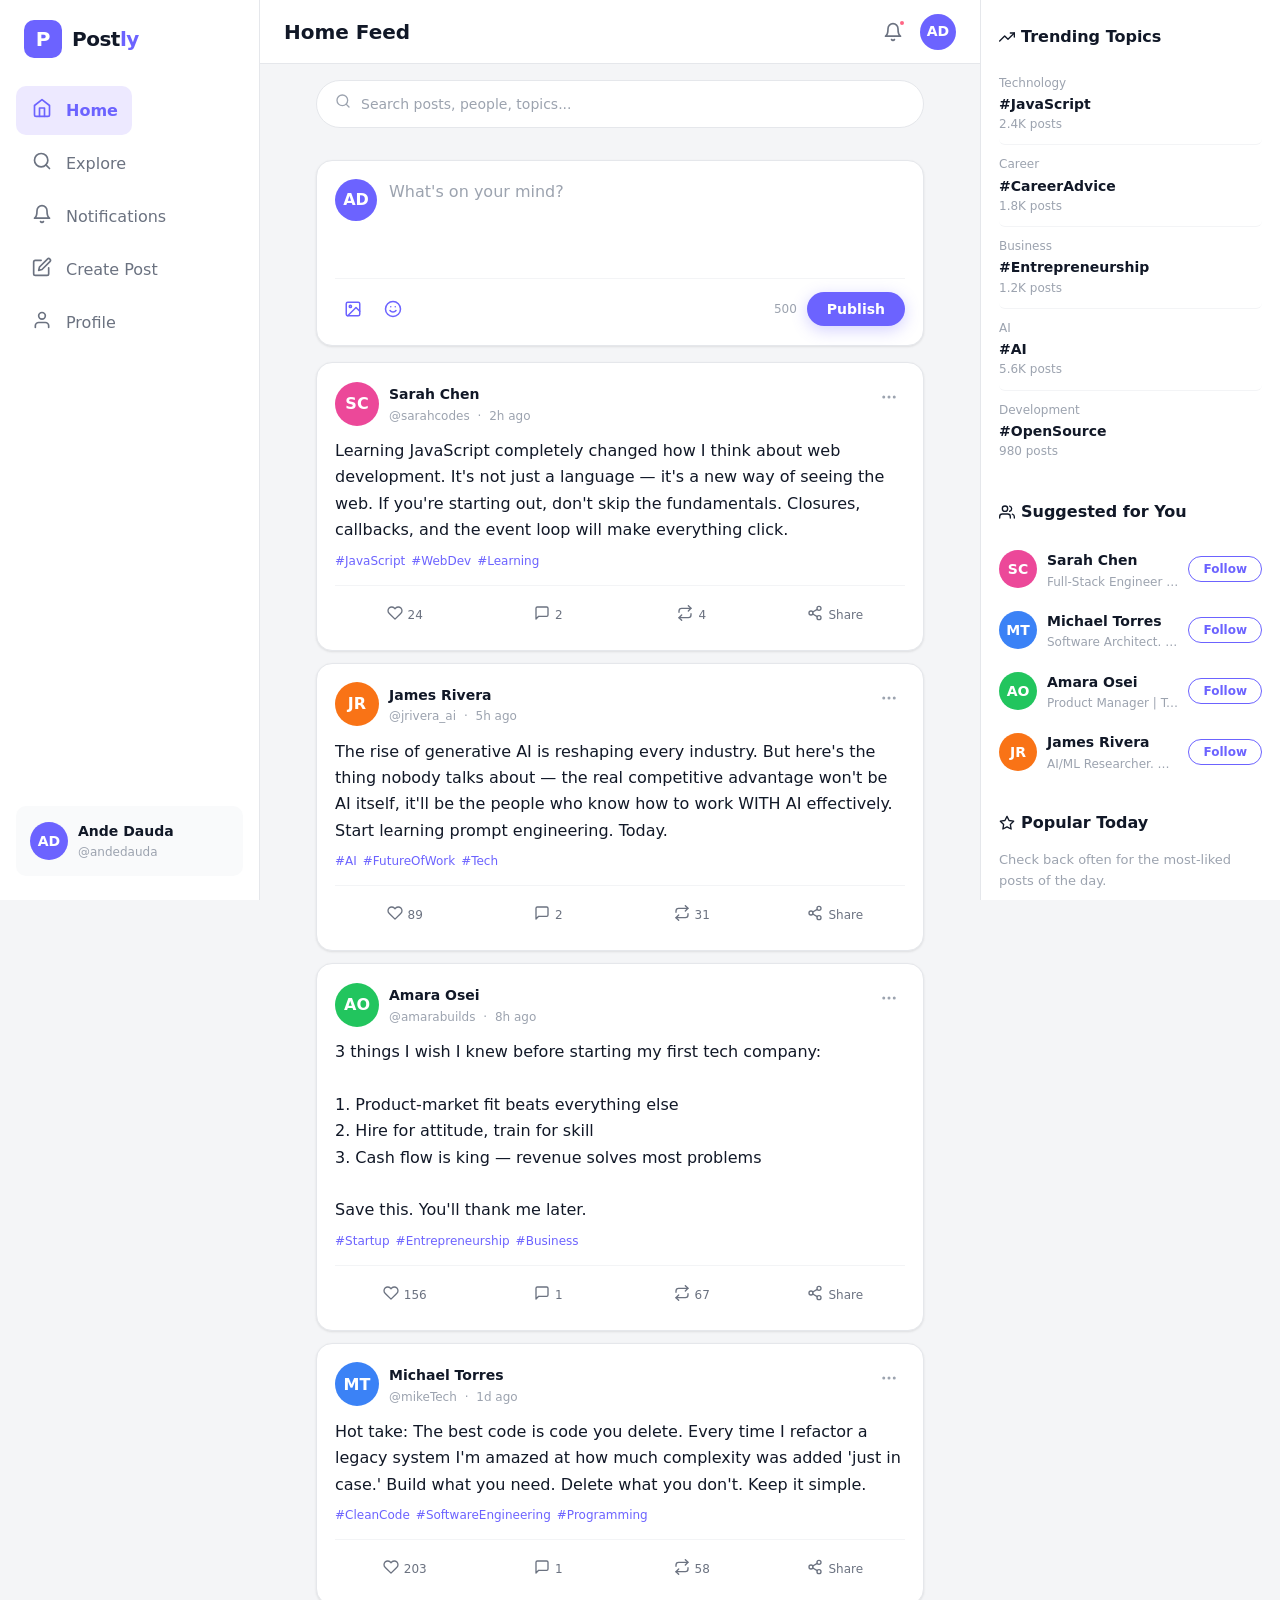
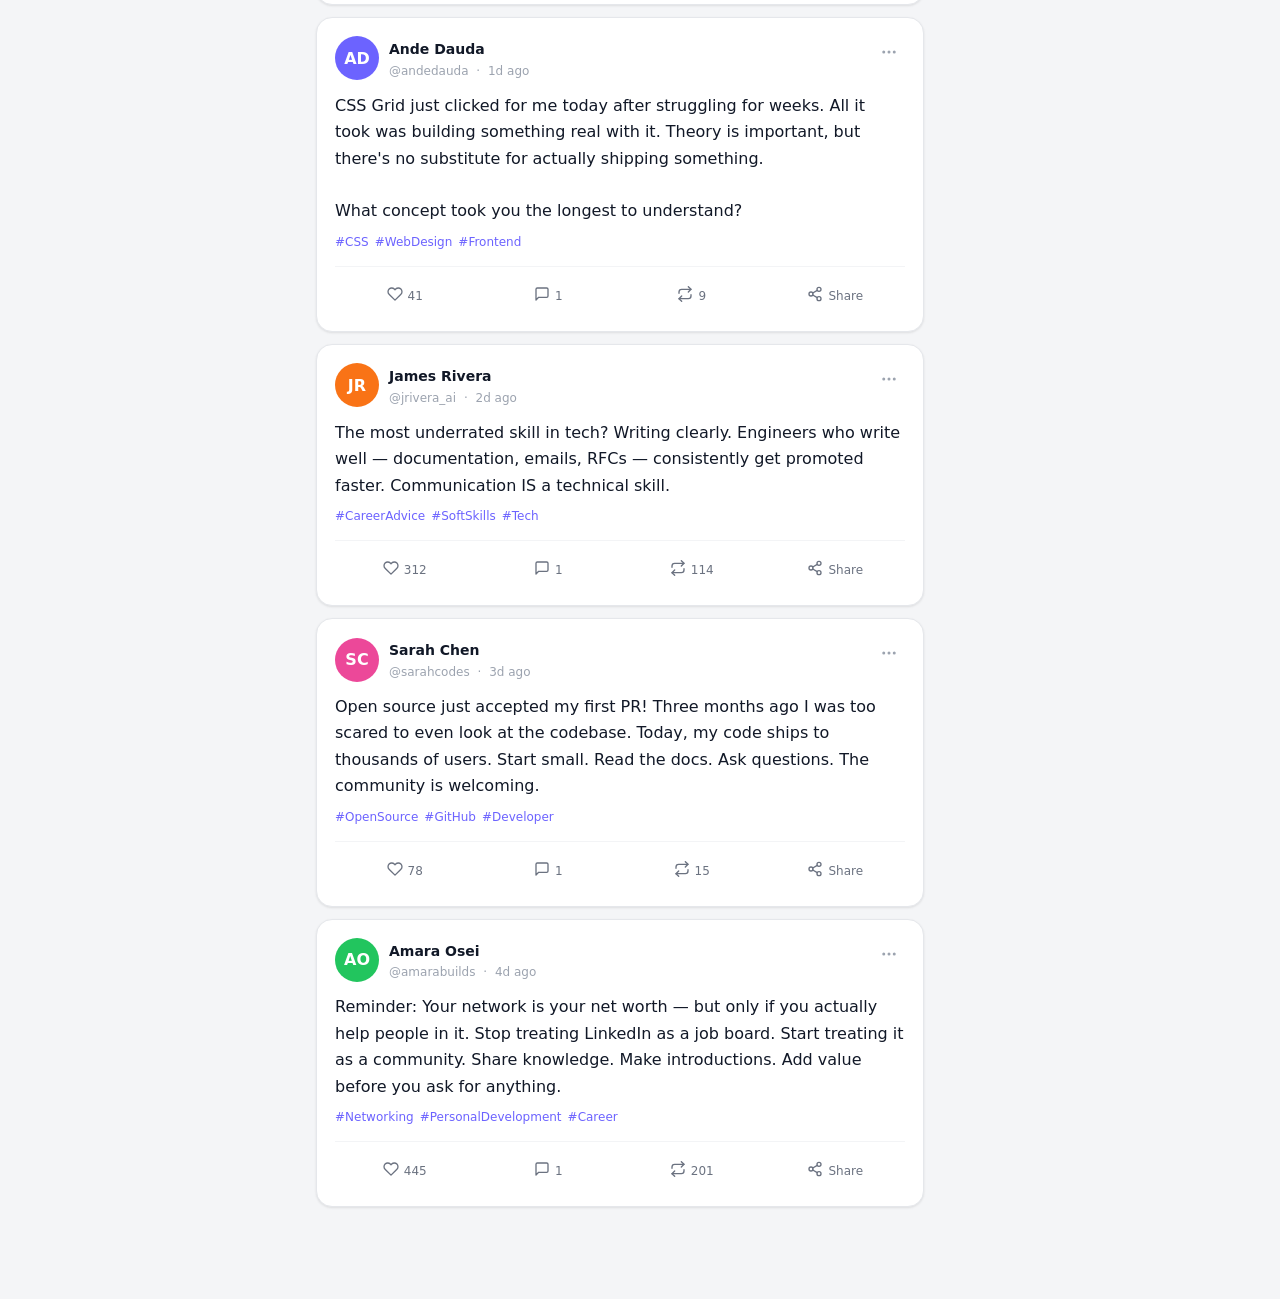
==== postly/index.html @ f89e0bc7 "LATEST FILES" ====
<!DOCTYPE html>
<html lang="en">
<head>
  <meta charset="UTF-8" />
  <meta name="viewport" content="width=device-width, initial-scale=1.0" />
  <meta name="description" content="Postly — Share ideas. Start conversations." />
  <title>Postly — Share ideas. Start conversations.</title>
  <link rel="stylesheet" href="css/style.css" />
  <link rel="stylesheet" href="css/components.css" />
  <link rel="stylesheet" href="css/responsive.css" />
</head>
<body>

  <!-- ===== MOBILE HEADER ===== -->
  <header class="mobile-header" role="banner">
    <div class="logo-text">Post<span>ly</span></div>
    <div class="header-actions">
      <button class="header-btn" id="mobile-search-toggle" aria-label="Search">
        <svg xmlns="http://www.w3.org/2000/svg" width="20" height="20" viewBox="0 0 24 24" fill="none" stroke="currentColor" stroke-width="2" stroke-linecap="round" stroke-linejoin="round" aria-hidden="true"><circle cx="11" cy="11" r="8"/><line x1="21" y1="21" x2="16.65" y2="16.65"/></svg>
      </button>
      <button class="header-btn" id="mobile-notif-btn" aria-label="Notifications">
        <svg xmlns="http://www.w3.org/2000/svg" width="20" height="20" viewBox="0 0 24 24" fill="none" stroke="currentColor" stroke-width="2" stroke-linecap="round" stroke-linejoin="round" aria-hidden="true"><path d="M18 8A6 6 0 0 0 6 8c0 7-3 9-3 9h18s-3-2-3-9"/><path d="M13.73 21a2 2 0 0 1-3.46 0"/></svg>
        <span class="notification-dot" aria-hidden="true"></span>
      </button>
      <div class="header-avatar" id="header-avatar" aria-label="Your profile" role="button" tabindex="0"
        onclick="window.location.href='profile.html'">?</div>
    </div>
  </header>

  <div class="app-wrapper">

    <!-- ===== LEFT SIDEBAR ===== -->
    <aside class="sidebar-left" aria-label="Main navigation">

      <div class="sidebar-logo" role="banner">
        <div class="logo-icon" aria-hidden="true">P</div>
        <div class="logo-text">Post<span>ly</span></div>
      </div>

      <nav class="sidebar-nav" role="navigation" aria-label="Primary navigation">
        <button class="nav-item active" data-page="home" aria-label="Home feed">
          <span class="nav-icon" aria-hidden="true"><svg xmlns="http://www.w3.org/2000/svg" width="20" height="20" viewBox="0 0 24 24" fill="none" stroke="currentColor" stroke-width="2" stroke-linecap="round" stroke-linejoin="round"><path d="M3 9l9-7 9 7v11a2 2 0 0 1-2 2H5a2 2 0 0 1-2-2z"/><polyline points="9 22 9 12 15 12 15 22"/></svg></span>
          <span>Home</span>
        </button>
        <button class="nav-item" data-page="explore" aria-label="Explore">
          <span class="nav-icon" aria-hidden="true"><svg xmlns="http://www.w3.org/2000/svg" width="20" height="20" viewBox="0 0 24 24" fill="none" stroke="currentColor" stroke-width="2" stroke-linecap="round" stroke-linejoin="round"><circle cx="11" cy="11" r="8"/><line x1="21" y1="21" x2="16.65" y2="16.65"/></svg></span>
          <span>Explore</span>
        </button>
        <button class="nav-item" data-page="notifications" aria-label="Notifications">
          <span class="nav-icon" aria-hidden="true"><svg xmlns="http://www.w3.org/2000/svg" width="20" height="20" viewBox="0 0 24 24" fill="none" stroke="currentColor" stroke-width="2" stroke-linecap="round" stroke-linejoin="round"><path d="M18 8A6 6 0 0 0 6 8c0 7-3 9-3 9h18s-3-2-3-9"/><path d="M13.73 21a2 2 0 0 1-3.46 0"/></svg></span>
          <span>Notifications</span>
          <span class="nav-badge hidden notif-badge" aria-label="notifications">3</span>
        </button>
        <button class="nav-item" onclick="window.location.href='create.html'" aria-label="Create post">
          <span class="nav-icon" aria-hidden="true"><svg xmlns="http://www.w3.org/2000/svg" width="20" height="20" viewBox="0 0 24 24" fill="none" stroke="currentColor" stroke-width="2" stroke-linecap="round" stroke-linejoin="round"><path d="M11 4H4a2 2 0 0 0-2 2v14a2 2 0 0 0 2 2h14a2 2 0 0 0 2-2v-7"/><path d="M18.5 2.5a2.121 2.121 0 0 1 3 3L12 15l-4 1 1-4 9.5-9.5z"/></svg></span>
          <span>Create Post</span>
        </button>
        <button class="nav-item" onclick="window.location.href='profile.html'" aria-label="Your profile">
          <span class="nav-icon" aria-hidden="true"><svg xmlns="http://www.w3.org/2000/svg" width="20" height="20" viewBox="0 0 24 24" fill="none" stroke="currentColor" stroke-width="2" stroke-linecap="round" stroke-linejoin="round"><path d="M20 21v-2a4 4 0 0 0-4-4H8a4 4 0 0 0-4 4v2"/><circle cx="12" cy="7" r="4"/></svg></span>
          <span>Profile</span>
        </button>
      </nav>

      <!-- User card -->
      <div class="sidebar-user" onclick="window.location.href='profile.html'" role="button" tabindex="0"
        aria-label="View your profile">
        <div class="user-avatar" id="sidebar-user-avatar">?</div>
        <div class="sidebar-user-info">
          <div class="sidebar-user-name" id="sidebar-user-name">Loading...</div>
          <div class="sidebar-user-handle" id="sidebar-user-handle">@user</div>
        </div>
      </div>

    </aside>

    <!-- ===== MAIN CONTENT ===== -->
    <main class="main-content" id="main-content" role="main">

      <!-- Feed Header -->
      <div class="feed-header" role="banner">
        <h1>Home Feed</h1>
        <div class="header-actions">
          <button class="header-btn" id="desktop-notif-btn" aria-label="Notifications">
            <svg xmlns="http://www.w3.org/2000/svg" width="20" height="20" viewBox="0 0 24 24" fill="none" stroke="currentColor" stroke-width="2" stroke-linecap="round" stroke-linejoin="round" aria-hidden="true"><path d="M18 8A6 6 0 0 0 6 8c0 7-3 9-3 9h18s-3-2-3-9"/><path d="M13.73 21a2 2 0 0 1-3.46 0"/></svg>
            <span class="notification-dot" aria-hidden="true"></span>
          </button>
          <div class="header-avatar" id="header-avatar-desktop" role="button" tabindex="0"
            aria-label="Your profile" onclick="window.location.href='profile.html'">?</div>
        </div>
      </div>

      <div class="feed-container">

        <!-- Search Bar -->
        <section class="search-bar-container" aria-label="Search posts">
          <div class="search-bar" role="search">
            <span class="search-icon" aria-hidden="true">
              <svg xmlns="http://www.w3.org/2000/svg" width="16" height="16" viewBox="0 0 24 24" fill="none" stroke="currentColor" stroke-width="2" stroke-linecap="round" stroke-linejoin="round"><circle cx="11" cy="11" r="8"/><line x1="21" y1="21" x2="16.65" y2="16.65"/></svg>
            </span>
            <input type="search" id="search-input"
              placeholder="Search posts, people, topics..."
              aria-label="Search posts, people, and topics"
              autocomplete="off" />
            <button class="search-clear-btn" id="search-clear-btn" aria-label="Clear search">
              <svg xmlns="http://www.w3.org/2000/svg" width="14" height="14" viewBox="0 0 24 24" fill="none" stroke="currentColor" stroke-width="2.5" stroke-linecap="round" stroke-linejoin="round" aria-hidden="true"><line x1="18" y1="6" x2="6" y2="18"/><line x1="6" y1="6" x2="18" y2="18"/></svg>
            </button>
          </div>
          <div class="search-results-label" id="search-results-label" role="status" aria-live="polite"></div>
        </section>

        <!-- Create Post Card -->
        <section class="create-post-card" aria-label="Create a new post">
          <div class="create-post-top">
            <div class="create-post-avatar" id="create-post-avatar" aria-hidden="true">?</div>
            <div class="create-post-input-wrap">
              <textarea id="create-post-textarea" class="create-post-textarea"
                placeholder="What's on your mind?"
                aria-label="Write a new post" maxlength="500" rows="3"></textarea>
              <div class="image-preview-wrap" id="image-preview-wrap">
                <img id="image-preview-img" src="" alt="Post image preview" />
                <button class="remove-image-btn" id="remove-image-btn" aria-label="Remove image">
                  <svg xmlns="http://www.w3.org/2000/svg" width="14" height="14" viewBox="0 0 24 24" fill="none" stroke="currentColor" stroke-width="2.5" stroke-linecap="round" stroke-linejoin="round" aria-hidden="true"><line x1="18" y1="6" x2="6" y2="18"/><line x1="6" y1="6" x2="18" y2="18"/></svg>
                </button>
              </div>
              <div class="error-message" id="create-post-error" role="alert"></div>
            </div>
          </div>

          <div class="create-post-divider" aria-hidden="true"></div>

          <div class="create-post-actions">
            <div class="create-post-tools">
              <label class="create-post-tool-btn" for="image-upload" title="Add image" aria-label="Add image">
                <svg xmlns="http://www.w3.org/2000/svg" width="18" height="18" viewBox="0 0 24 24" fill="none" stroke="currentColor" stroke-width="2" stroke-linecap="round" stroke-linejoin="round" aria-hidden="true"><rect x="3" y="3" width="18" height="18" rx="2"/><circle cx="8.5" cy="8.5" r="1.5"/><polyline points="21 15 16 10 5 21"/></svg>
                <input type="file" id="image-upload" accept="image/*" style="display:none" aria-label="Upload image" />
              </label>
              <button class="create-post-tool-btn" title="Add symbol" aria-label="Add symbol" onclick="insertSymbol()">
                <svg xmlns="http://www.w3.org/2000/svg" width="18" height="18" viewBox="0 0 24 24" fill="none" stroke="currentColor" stroke-width="2" stroke-linecap="round" stroke-linejoin="round" aria-hidden="true"><circle cx="12" cy="12" r="10"/><path d="M8 14s1.5 2 4 2 4-2 4-2"/><line x1="9" y1="9" x2="9.01" y2="9"/><line x1="15" y1="9" x2="15.01" y2="9"/></svg>
              </button>
            </div>
            <div class="create-post-right">
              <span class="char-counter" id="char-counter" aria-live="polite" aria-label="Characters remaining">500</span>
              <button class="btn btn-primary" id="publish-btn" aria-label="Publish post">Publish</button>
            </div>
          </div>
        </section>

        <!-- Posts Feed -->
        <section aria-label="Posts feed" aria-live="polite">
          <div id="posts-feed">
            <div class="spinner" role="status" aria-label="Loading posts"></div>
          </div>
        </section>

      </div>
    </main>

    <!-- ===== RIGHT SIDEBAR ===== -->
    <aside class="sidebar-right" aria-label="Trending and suggestions">

      <section class="sidebar-section">
        <h2 class="sidebar-section-title">
          <svg xmlns="http://www.w3.org/2000/svg" width="16" height="16" viewBox="0 0 24 24" fill="none" stroke="currentColor" stroke-width="2" stroke-linecap="round" stroke-linejoin="round" aria-hidden="true" style="vertical-align:-3px;margin-right:6px"><polyline points="23 6 13.5 15.5 8.5 10.5 1 18"/><polyline points="17 6 23 6 23 12"/></svg>Trending Topics
        </h2>
        <div id="trending-topics" role="list"></div>
      </section>

      <section class="sidebar-section">
        <h2 class="sidebar-section-title">
          <svg xmlns="http://www.w3.org/2000/svg" width="16" height="16" viewBox="0 0 24 24" fill="none" stroke="currentColor" stroke-width="2" stroke-linecap="round" stroke-linejoin="round" aria-hidden="true" style="vertical-align:-3px;margin-right:6px"><path d="M17 21v-2a4 4 0 0 0-4-4H5a4 4 0 0 0-4 4v2"/><circle cx="9" cy="7" r="4"/><path d="M23 21v-2a4 4 0 0 0-3-3.87"/><path d="M16 3.13a4 4 0 0 1 0 7.75"/></svg>Suggested for You
        </h2>
        <div id="suggested-users" role="list"></div>
      </section>

      <section class="sidebar-section">
        <h2 class="sidebar-section-title">
          <svg xmlns="http://www.w3.org/2000/svg" width="16" height="16" viewBox="0 0 24 24" fill="none" stroke="currentColor" stroke-width="2" stroke-linecap="round" stroke-linejoin="round" aria-hidden="true" style="vertical-align:-3px;margin-right:6px"><polygon points="12 2 15.09 8.26 22 9.27 17 14.14 18.18 21.02 12 17.77 5.82 21.02 7 14.14 2 9.27 8.91 8.26 12 2"/></svg>Popular Today
        </h2>
        <div id="popular-posts">
          <p style="font-size:13px;color:var(--color-text-muted)">Check back often for the most-liked posts of the day.</p>
        </div>
      </section>

      <footer style="font-size:11px;color:var(--color-text-muted);line-height:1.6">
        <p>© 2026 Postly · <a href="#" style="color:var(--color-primary)">About</a> · <a href="#" style="color:var(--color-primary)">Privacy</a></p>
        <p style="margin-top:4px">Built with care using vanilla HTML, CSS &amp; JS</p>
      </footer>

    </aside>

  </div><!-- end app-wrapper -->

  <!-- ===== BOTTOM NAV (Mobile) ===== -->
  <nav class="bottom-nav" aria-label="Mobile navigation">
    <div class="bottom-nav-items">
      <a class="bottom-nav-item active" href="index.html" data-page="home" aria-label="Home">
        <span class="nav-icon" aria-hidden="true"><svg xmlns="http://www.w3.org/2000/svg" width="22" height="22" viewBox="0 0 24 24" fill="none" stroke="currentColor" stroke-width="2" stroke-linecap="round" stroke-linejoin="round"><path d="M3 9l9-7 9 7v11a2 2 0 0 1-2 2H5a2 2 0 0 1-2-2z"/><polyline points="9 22 9 12 15 12 15 22"/></svg></span>
        <span>Home</span>
      </a>
      <a class="bottom-nav-item" href="index.html#search" data-page="explore" aria-label="Explore"
        onclick="event.preventDefault(); document.getElementById('search-input').focus(); document.querySelector('.search-bar-container').scrollIntoView({behavior:'smooth',block:'start'});">
        <span class="nav-icon" aria-hidden="true"><svg xmlns="http://www.w3.org/2000/svg" width="22" height="22" viewBox="0 0 24 24" fill="none" stroke="currentColor" stroke-width="2" stroke-linecap="round" stroke-linejoin="round"><circle cx="11" cy="11" r="8"/><line x1="21" y1="21" x2="16.65" y2="16.65"/></svg></span>
        <span>Explore</span>
      </a>
      <a class="bottom-nav-item create-btn-mobile" href="create.html" aria-label="Create new post">
        <svg xmlns="http://www.w3.org/2000/svg" width="22" height="22" viewBox="0 0 24 24" fill="none" stroke="currentColor" stroke-width="2" stroke-linecap="round" stroke-linejoin="round" aria-hidden="true"><line x1="12" y1="5" x2="12" y2="19"/><line x1="5" y1="12" x2="19" y2="12"/></svg>
      </a>
      <a class="bottom-nav-item" href="profile.html" data-page="profile" aria-label="Your profile">
        <span class="nav-icon" aria-hidden="true"><svg xmlns="http://www.w3.org/2000/svg" width="22" height="22" viewBox="0 0 24 24" fill="none" stroke="currentColor" stroke-width="2" stroke-linecap="round" stroke-linejoin="round"><path d="M20 21v-2a4 4 0 0 0-4-4H8a4 4 0 0 0-4 4v2"/><circle cx="12" cy="7" r="4"/></svg></span>
        <span>Profile</span>
      </a>
      <a class="bottom-nav-item" href="#" data-page="notifications" aria-label="Notifications"
        onclick="event.preventDefault(); showToast('Notifications coming soon!', 'info')">
        <span class="nav-icon" aria-hidden="true"><svg xmlns="http://www.w3.org/2000/svg" width="22" height="22" viewBox="0 0 24 24" fill="none" stroke="currentColor" stroke-width="2" stroke-linecap="round" stroke-linejoin="round"><path d="M18 8A6 6 0 0 0 6 8c0 7-3 9-3 9h18s-3-2-3-9"/><path d="M13.73 21a2 2 0 0 1-3.46 0"/></svg></span>
        <span>Alerts</span>
      </a>
    </div>
  </nav>

  <div id="toast-container" class="toast-container" role="region" aria-live="assertive" aria-label="Notifications"></div>

  <!-- ===== Scripts ===== -->
  <script src="js/storage.js"></script>
  <script src="js/icons.js"></script>
  <script src="js/users.js"></script>
  <script src="js/ui.js"></script>
  <script src="js/posts.js"></script>
  <script src="js/comments.js"></script>
  <script src="js/app.js"></script>
  <script>
    function insertSymbol() {
      const ta = document.getElementById('create-post-textarea');
      if (ta) {
        const symbols = ['*', '->', '...', '—', '#', '@', '&', '+', '>>'];
        const sym = symbols[Math.floor(Math.random() * symbols.length)];
        const pos = ta.selectionStart || ta.value.length;
        ta.value = ta.value.slice(0, pos) + sym + ta.value.slice(pos);
        ta.dispatchEvent(new Event('input'));
        ta.focus();
      }
    }

    document.getElementById('mobile-search-toggle').addEventListener('click', () => {
      const searchContainer = document.querySelector('.search-bar-container');
      searchContainer.scrollIntoView({ behavior: 'smooth', block: 'start' });
      document.getElementById('search-input').focus();
    });
  </script>

</body>
</html>
---- postly/css/style.css ----
/* ========================================
   POSTLY - Main Stylesheet
   Design System: Variables, Base, Layout
   ======================================== */

/* ---- CSS Variables ---- */
:root {
  --color-primary: #6c63ff;
  --color-primary-dark: #574fd6;
  --color-primary-light: #ede9ff;
  --color-accent: #ff6584;
  --color-success: #22c55e;
  --color-warning: #f59e0b;
  --color-error: #ef4444;

  --color-bg: #f4f5f7;
  --color-surface: #ffffff;
  --color-surface-2: #f9fafb;
  --color-border: #e5e7eb;
  --color-border-light: #f3f4f6;

  --color-text-primary: #111827;
  --color-text-secondary: #6b7280;
  --color-text-muted: #9ca3af;
  --color-text-inverse: #ffffff;

  --font-family: 'Segoe UI', system-ui, -apple-system, BlinkMacSystemFont, sans-serif;
  --font-size-xs: 0.75rem;
  --font-size-sm: 0.875rem;
  --font-size-base: 1rem;
  --font-size-lg: 1.125rem;
  --font-size-xl: 1.25rem;
  --font-size-2xl: 1.5rem;
  --font-size-3xl: 1.875rem;

  --font-weight-normal: 400;
  --font-weight-medium: 500;
  --font-weight-semibold: 600;
  --font-weight-bold: 700;

  --radius-sm: 6px;
  --radius-md: 10px;
  --radius-lg: 16px;
  --radius-xl: 24px;
  --radius-full: 9999px;

  --shadow-sm: 0 1px 3px rgba(0,0,0,0.06), 0 1px 2px rgba(0,0,0,0.04);
  --shadow-md: 0 4px 12px rgba(0,0,0,0.08), 0 2px 4px rgba(0,0,0,0.04);
  --shadow-lg: 0 10px 30px rgba(0,0,0,0.10), 0 4px 8px rgba(0,0,0,0.06);
  --shadow-primary: 0 4px 16px rgba(108,99,255,0.30);

  --transition-fast: 0.15s ease;
  --transition-base: 0.25s ease;
  --transition-slow: 0.4s ease;

  --sidebar-width: 260px;
  --right-sidebar-width: 300px;
  --header-height: 64px;
  --max-feed-width: 640px;
}

/* ---- Reset & Base ---- */
*, *::before, *::after {
  box-sizing: border-box;
  margin: 0;
  padding: 0;
}

html {
  scroll-behavior: smooth;
  font-size: 16px;
}

body {
  font-family: var(--font-family);
  background-color: var(--color-bg);
  color: var(--color-text-primary);
  line-height: 1.6;
  min-height: 100vh;
  -webkit-font-smoothing: antialiased;
}

a {
  color: inherit;
  text-decoration: none;
}

img {
  max-width: 100%;
  height: auto;
  display: block;
}

button {
  cursor: pointer;
  font-family: inherit;
  border: none;
  background: none;
  outline: none;
}

input, textarea {
  font-family: inherit;
  outline: none;
}

ul, ol {
  list-style: none;
}

/* ---- App Layout ---- */
.app-wrapper {
  display: flex;
  min-height: 100vh;
}

/* ---- Left Sidebar ---- */
.sidebar-left {
  width: var(--sidebar-width);
  position: fixed;
  top: 0;
  left: 0;
  height: 100vh;
  background: var(--color-surface);
  border-right: 1px solid var(--color-border);
  display: flex;
  flex-direction: column;
  padding: 0 16px 24px;
  z-index: 100;
  overflow-y: auto;
}

.sidebar-logo {
  display: flex;
  align-items: center;
  gap: 10px;
  padding: 20px 8px;
  margin-bottom: 8px;
}

.logo-icon {
  width: 38px;
  height: 38px;
  background: var(--color-primary);
  border-radius: var(--radius-md);
  display: flex;
  align-items: center;
  justify-content: center;
  color: white;
  font-size: 20px;
  font-weight: 700;
  flex-shrink: 0;
}

.logo-text {
  font-size: var(--font-size-xl);
  font-weight: var(--font-weight-bold);
  color: var(--color-text-primary);
  letter-spacing: -0.5px;
}

.logo-text span {
  color: var(--color-primary);
}

/* Navigation */
.sidebar-nav {
  flex: 1;
}

.nav-item {
  display: flex;
  align-items: center;
  gap: 12px;
  padding: 12px 14px;
  border-radius: var(--radius-md);
  font-size: var(--font-size-base);
  font-weight: var(--font-weight-medium);
  color: var(--color-text-secondary);
  transition: all var(--transition-fast);
  margin-bottom: 4px;
  cursor: pointer;
}

.nav-item:hover {
  background: var(--color-primary-light);
  color: var(--color-primary);
}

.nav-item.active {
  background: var(--color-primary-light);
  color: var(--color-primary);
  font-weight: var(--font-weight-semibold);
}

.nav-item .nav-icon {
  font-size: 20px;
  width: 24px;
  text-align: center;
  flex-shrink: 0;
}

.nav-badge {
  margin-left: auto;
  background: var(--color-primary);
  color: white;
  font-size: var(--font-size-xs);
  font-weight: var(--font-weight-bold);
  padding: 1px 7px;
  border-radius: var(--radius-full);
  min-width: 20px;
  text-align: center;
}

/* Sidebar user */
.sidebar-user {
  display: flex;
  align-items: center;
  gap: 10px;
  padding: 14px;
  border-radius: var(--radius-md);
  background: var(--color-surface-2);
  margin-top: 16px;
  cursor: pointer;
  transition: background var(--transition-fast);
}

.sidebar-user:hover {
  background: var(--color-primary-light);
}

.sidebar-user .user-avatar {
  width: 38px;
  height: 38px;
  border-radius: var(--radius-full);
  object-fit: cover;
  background: var(--color-primary);
  display: flex;
  align-items: center;
  justify-content: center;
  color: white;
  font-weight: var(--font-weight-bold);
  font-size: var(--font-size-sm);
  flex-shrink: 0;
  overflow: hidden;
}

.sidebar-user-info {
  overflow: hidden;
}

.sidebar-user-name {
  font-size: var(--font-size-sm);
  font-weight: var(--font-weight-semibold);
  color: var(--color-text-primary);
  white-space: nowrap;
  overflow: hidden;
  text-overflow: ellipsis;
}

.sidebar-user-handle {
  font-size: var(--font-size-xs);
  color: var(--color-text-muted);
}

/* ---- Main Content ---- */
.main-content {
  margin-left: var(--sidebar-width);
  margin-right: var(--right-sidebar-width);
  flex: 1;
  min-height: 100vh;
  padding: 0;
}

/* ---- Top Header (mobile + feed top) ---- */
.feed-header {
  position: sticky;
  top: 0;
  background: rgba(255,255,255,0.95);
  backdrop-filter: blur(10px);
  -webkit-backdrop-filter: blur(10px);
  border-bottom: 1px solid var(--color-border);
  padding: 0 24px;
  height: var(--header-height);
  display: flex;
  align-items: center;
  justify-content: space-between;
  z-index: 50;
}

.feed-header h1 {
  font-size: var(--font-size-xl);
  font-weight: var(--font-weight-bold);
  color: var(--color-text-primary);
}

.header-actions {
  display: flex;
  align-items: center;
  gap: 8px;
}

.header-btn {
  width: 38px;
  height: 38px;
  border-radius: var(--radius-full);
  display: flex;
  align-items: center;
  justify-content: center;
  font-size: 18px;
  color: var(--color-text-secondary);
  transition: all var(--transition-fast);
  background: transparent;
  position: relative;
}

.header-btn:hover {
  background: var(--color-primary-light);
  color: var(--color-primary);
}

.notification-dot {
  position: absolute;
  top: 6px;
  right: 6px;
  width: 8px;
  height: 8px;
  background: var(--color-accent);
  border-radius: var(--radius-full);
  border: 2px solid white;
}

.header-avatar {
  width: 36px;
  height: 36px;
  border-radius: var(--radius-full);
  object-fit: cover;
  cursor: pointer;
  overflow: hidden;
  background: var(--color-primary);
  display: flex;
  align-items: center;
  justify-content: center;
  color: white;
  font-weight: var(--font-weight-bold);
  font-size: var(--font-size-sm);
}

/* ---- Feed ---- */
.feed-container {
  max-width: var(--max-feed-width);
  margin: 0 auto;
  padding: 0 16px 80px;
}

/* ---- Search Bar ---- */
.search-bar-container {
  padding: 16px 0;
  position: relative;
}

.search-bar {
  display: flex;
  align-items: center;
  gap: 10px;
  background: var(--color-surface);
  border: 1.5px solid var(--color-border);
  border-radius: var(--radius-full);
  padding: 10px 18px;
  transition: border-color var(--transition-fast), box-shadow var(--transition-fast);
}

.search-bar:focus-within {
  border-color: var(--color-primary);
  box-shadow: 0 0 0 3px rgba(108,99,255,0.12);
}

.search-bar .search-icon {
  color: var(--color-text-muted);
  font-size: 16px;
  flex-shrink: 0;
}

.search-bar input {
  flex: 1;
  border: none;
  background: none;
  font-size: var(--font-size-sm);
  color: var(--color-text-primary);
}

.search-bar input::placeholder {
  color: var(--color-text-muted);
}

.search-clear-btn {
  color: var(--color-text-muted);
  font-size: 14px;
  width: 20px;
  height: 20px;
  display: flex;
  align-items: center;
  justify-content: center;
  border-radius: var(--radius-full);
  transition: all var(--transition-fast);
  display: none;
}

.search-clear-btn.visible {
  display: flex;
}

.search-clear-btn:hover {
  background: var(--color-border);
  color: var(--color-text-primary);
}

.search-results-label {
  font-size: var(--font-size-sm);
  color: var(--color-text-secondary);
  padding: 4px 0 12px;
  display: none;
}

.search-results-label.visible {
  display: block;
}

/* ---- Right Sidebar ---- */
.sidebar-right {
  width: var(--right-sidebar-width);
  position: fixed;
  top: 0;
  right: 0;
  height: 100vh;
  background: var(--color-surface);
  border-left: 1px solid var(--color-border);
  padding: 24px 18px;
  overflow-y: auto;
  z-index: 100;
}

.sidebar-section {
  margin-bottom: 28px;
}

.sidebar-section-title {
  font-size: var(--font-size-base);
  font-weight: var(--font-weight-bold);
  color: var(--color-text-primary);
  margin-bottom: 14px;
}

/* Trending Topics */
.trending-item {
  display: flex;
  flex-direction: column;
  padding: 10px 0;
  border-bottom: 1px solid var(--color-border-light);
  cursor: pointer;
  transition: all var(--transition-fast);
  border-radius: var(--radius-sm);
}

.trending-item:last-child {
  border-bottom: none;
}

.trending-item:hover .trending-topic {
  color: var(--color-primary);
}

.trending-category {
  font-size: var(--font-size-xs);
  color: var(--color-text-muted);
}

.trending-topic {
  font-size: var(--font-size-sm);
  font-weight: var(--font-weight-semibold);
  color: var(--color-text-primary);
  transition: color var(--transition-fast);
}

.trending-count {
  font-size: var(--font-size-xs);
  color: var(--color-text-muted);
}

/* Suggested Users */
.suggested-user {
  display: flex;
  align-items: center;
  gap: 10px;
  padding: 8px 0;
}

.suggested-user-avatar {
  width: 38px;
  height: 38px;
  border-radius: var(--radius-full);
  overflow: hidden;
  background: var(--color-primary);
  display: flex;
  align-items: center;
  justify-content: center;
  color: white;
  font-weight: var(--font-weight-bold);
  font-size: var(--font-size-sm);
  flex-shrink: 0;
}

.suggested-user-info {
  flex: 1;
  min-width: 0;
}

.suggested-user-name {
  font-size: var(--font-size-sm);
  font-weight: var(--font-weight-semibold);
  color: var(--color-text-primary);
  white-space: nowrap;
  overflow: hidden;
  text-overflow: ellipsis;
}

.suggested-user-bio {
  font-size: var(--font-size-xs);
  color: var(--color-text-muted);
  white-space: nowrap;
  overflow: hidden;
  text-overflow: ellipsis;
}

.follow-btn {
  font-size: var(--font-size-xs);
  font-weight: var(--font-weight-semibold);
  padding: 5px 14px;
  border-radius: var(--radius-full);
  border: 1.5px solid var(--color-primary);
  color: var(--color-primary);
  background: transparent;
  transition: all var(--transition-fast);
  white-space: nowrap;
  flex-shrink: 0;
}

.follow-btn:hover,
.follow-btn.following {
  background: var(--color-primary);
  color: white;
}

/* ---- Mobile Header ---- */
.mobile-header {
  display: none;
  position: fixed;
  top: 0;
  left: 0;
  right: 0;
  height: var(--header-height);
  background: rgba(255,255,255,0.97);
  backdrop-filter: blur(10px);
  border-bottom: 1px solid var(--color-border);
  padding: 0 16px;
  align-items: center;
  justify-content: space-between;
  z-index: 200;
}

.mobile-header .logo-text {
  font-size: var(--font-size-xl);
}

/* ---- Bottom Navigation (mobile) ---- */
.bottom-nav {
  display: none;
  position: fixed;
  bottom: 0;
  left: 0;
  right: 0;
  background: var(--color-surface);
  border-top: 1px solid var(--color-border);
  padding: 8px 0;
  z-index: 200;
}

.bottom-nav-items {
  display: flex;
  justify-content: space-around;
  align-items: center;
}

.bottom-nav-item {
  display: flex;
  flex-direction: column;
  align-items: center;
  gap: 2px;
  padding: 6px 12px;
  border-radius: var(--radius-md);
  color: var(--color-text-muted);
  font-size: var(--font-size-xs);
  transition: all var(--transition-fast);
  cursor: pointer;
  text-decoration: none;
}

.bottom-nav-item .nav-icon {
  font-size: 20px;
}

.bottom-nav-item.active,
.bottom-nav-item:hover {
  color: var(--color-primary);
}

.bottom-nav-item.create-btn-mobile {
  background: var(--color-primary);
  color: white;
  border-radius: var(--radius-full);
  width: 48px;
  height: 48px;
  display: flex;
  align-items: center;
  justify-content: center;
  font-size: 24px;
  padding: 0;
  box-shadow: var(--shadow-primary);
}

/* ---- Utility Classes ---- */
.btn {
  display: inline-flex;
  align-items: center;
  justify-content: center;
  gap: 6px;
  padding: 9px 20px;
  border-radius: var(--radius-full);
  font-size: var(--font-size-sm);
  font-weight: var(--font-weight-semibold);
  transition: all var(--transition-fast);
  cursor: pointer;
  border: none;
  white-space: nowrap;
}

.btn-primary {
  background: var(--color-primary);
  color: white;
  box-shadow: var(--shadow-primary);
}

.btn-primary:hover {
  background: var(--color-primary-dark);
  transform: translateY(-1px);
  box-shadow: 0 6px 20px rgba(108,99,255,0.40);
}

.btn-primary:active {
  transform: translateY(0);
}

.btn-outline {
  background: transparent;
  color: var(--color-primary);
  border: 1.5px solid var(--color-primary);
}

.btn-outline:hover {
  background: var(--color-primary-light);
}

.btn-ghost {
  background: transparent;
  color: var(--color-text-secondary);
}

.btn-ghost:hover {
  background: var(--color-surface-2);
  color: var(--color-text-primary);
}

.btn-danger {
  background: transparent;
  color: var(--color-error);
  border: 1.5px solid var(--color-error);
}

.btn-danger:hover {
  background: #fef2f2;
}

.text-muted {
  color: var(--color-text-muted);
}

.text-primary-color {
  color: var(--color-primary);
}

.hidden {
  display: none !important;
}

/* ---- Loading spinner ---- */
.spinner {
  width: 24px;
  height: 24px;
  border: 3px solid var(--color-border);
  border-top-color: var(--color-primary);
  border-radius: 50%;
  animation: spin 0.7s linear infinite;
  margin: 40px auto;
}

@keyframes spin {
  to { transform: rotate(360deg); }
}

/* ---- Empty State ---- */
.empty-state {
  text-align: center;
  padding: 60px 20px;
  color: var(--color-text-muted);
}

.empty-state-icon {
  display: flex;
  align-items: center;
  justify-content: center;
  margin: 0 auto 16px;
  width: 64px;
  height: 64px;
  opacity: 0.4;
  color: var(--color-text-muted);
}

.empty-state-icon svg {
  width: 100%;
  height: 100%;
}

.empty-state h3 {
  font-size: var(--font-size-lg);
  font-weight: var(--font-weight-semibold);
  color: var(--color-text-secondary);
  margin-bottom: 8px;
}

.empty-state p {
  font-size: var(--font-size-sm);
  color: var(--color-text-muted);
  max-width: 280px;
  margin: 0 auto;
}

/* ---- Page Header (non-home pages) ---- */
.page-header {
  display: flex;
  align-items: center;
  gap: 14px;
  padding: 16px 24px;
  border-bottom: 1px solid var(--color-border);
  background: rgba(255,255,255,0.95);
  backdrop-filter: blur(10px);
  position: sticky;
  top: 0;
  z-index: 50;
}

.back-btn {
  width: 36px;
  height: 36px;
  border-radius: var(--radius-full);
  display: flex;
  align-items: center;
  justify-content: center;
  font-size: 18px;
  color: var(--color-text-secondary);
  transition: all var(--transition-fast);
}

.back-btn:hover {
  background: var(--color-primary-light);
  color: var(--color-primary);
}

.page-header-info h1 {
  font-size: var(--font-size-lg);
  font-weight: var(--font-weight-bold);
}

.page-header-info span {
  font-size: var(--font-size-xs);
  color: var(--color-text-muted);
}
---- postly/css/components.css ----
/* ========================================
   POSTLY - Components Stylesheet
   Post cards, modals, toasts, forms, etc.
   ======================================== */

/* ---- Create Post Card ---- */
.create-post-card {
  background: var(--color-surface);
  border-radius: var(--radius-lg);
  border: 1.5px solid var(--color-border);
  padding: 18px;
  margin: 16px 0;
  box-shadow: var(--shadow-sm);
  transition: box-shadow var(--transition-fast);
}

.create-post-card:focus-within {
  box-shadow: var(--shadow-md);
  border-color: var(--color-primary);
}

.create-post-top {
  display: flex;
  gap: 12px;
  align-items: flex-start;
}

.create-post-avatar {
  width: 42px;
  height: 42px;
  border-radius: var(--radius-full);
  background: var(--color-primary);
  display: flex;
  align-items: center;
  justify-content: center;
  color: white;
  font-weight: var(--font-weight-bold);
  font-size: var(--font-size-base);
  overflow: hidden;
  flex-shrink: 0;
}

.create-post-input-wrap {
  flex: 1;
}

.create-post-textarea {
  width: 100%;
  border: none;
  background: none;
  font-size: var(--font-size-base);
  color: var(--color-text-primary);
  resize: none;
  min-height: 80px;
  line-height: 1.6;
}

.create-post-textarea::placeholder {
  color: var(--color-text-muted);
  font-size: var(--font-size-base);
}

.create-post-divider {
  height: 1px;
  background: var(--color-border-light);
  margin: 12px 0;
}

.create-post-actions {
  display: flex;
  align-items: center;
  justify-content: space-between;
}

.create-post-tools {
  display: flex;
  align-items: center;
  gap: 4px;
}

.create-post-tool-btn {
  width: 36px;
  height: 36px;
  border-radius: var(--radius-full);
  display: flex;
  align-items: center;
  justify-content: center;
  font-size: 18px;
  color: var(--color-primary);
  transition: all var(--transition-fast);
}

.create-post-tool-btn:hover {
  background: var(--color-primary-light);
}

.create-post-right {
  display: flex;
  align-items: center;
  gap: 10px;
}

.char-counter {
  font-size: var(--font-size-xs);
  color: var(--color-text-muted);
  font-weight: var(--font-weight-medium);
}

.char-counter.warning {
  color: var(--color-warning);
}

.char-counter.danger {
  color: var(--color-error);
  font-weight: var(--font-weight-bold);
}

/* Image preview inside create */
.image-preview-wrap {
  position: relative;
  margin-top: 12px;
  display: none;
}

.image-preview-wrap.visible {
  display: block;
}

.image-preview-wrap img {
  width: 100%;
  max-height: 300px;
  object-fit: cover;
  border-radius: var(--radius-md);
}

.remove-image-btn {
  position: absolute;
  top: 8px;
  right: 8px;
  width: 28px;
  height: 28px;
  background: rgba(0,0,0,0.6);
  color: white;
  border-radius: var(--radius-full);
  display: flex;
  align-items: center;
  justify-content: center;
  font-size: 14px;
  transition: background var(--transition-fast);
}

.remove-image-btn:hover {
  background: rgba(0,0,0,0.85);
}

.error-message {
  font-size: var(--font-size-xs);
  color: var(--color-error);
  margin-top: 8px;
  display: none;
}

.error-message.visible {
  display: block;
}

/* ---- Post Card ---- */
.post-card {
  background: var(--color-surface);
  border-radius: var(--radius-lg);
  border: 1.5px solid var(--color-border);
  padding: 18px;
  margin-bottom: 12px;
  box-shadow: var(--shadow-sm);
  transition: box-shadow var(--transition-fast), transform var(--transition-fast);
  cursor: pointer;
}

.post-card:hover {
  box-shadow: var(--shadow-md);
}

.post-card.repost-card {
  border-color: var(--color-primary);
  border-left: 4px solid var(--color-primary);
}

/* Repost label */
.repost-label {
  display: flex;
  align-items: center;
  gap: 6px;
  font-size: var(--font-size-xs);
  color: var(--color-text-secondary);
  margin-bottom: 10px;
  font-weight: var(--font-weight-medium);
}

.repost-label span.icon {
  color: var(--color-success);
}

/* Post header */
.post-header {
  display: flex;
  align-items: flex-start;
  justify-content: space-between;
  margin-bottom: 12px;
}

.post-author {
  display: flex;
  align-items: center;
  gap: 10px;
}

.post-avatar {
  width: 44px;
  height: 44px;
  border-radius: var(--radius-full);
  background: var(--color-primary);
  display: flex;
  align-items: center;
  justify-content: center;
  color: white;
  font-weight: var(--font-weight-bold);
  font-size: var(--font-size-base);
  overflow: hidden;
  flex-shrink: 0;
  text-decoration: none;
}

.post-author-info .display-name {
  font-size: var(--font-size-sm);
  font-weight: var(--font-weight-semibold);
  color: var(--color-text-primary);
}

.post-author-info .username {
  font-size: var(--font-size-xs);
  color: var(--color-text-muted);
}

.post-author-info .username span {
  margin: 0 4px;
}

.post-menu-btn {
  width: 32px;
  height: 32px;
  border-radius: var(--radius-full);
  display: flex;
  align-items: center;
  justify-content: center;
  color: var(--color-text-muted);
  font-size: 18px;
  transition: all var(--transition-fast);
  position: relative;
}

.post-menu-btn:hover {
  background: var(--color-surface-2);
  color: var(--color-text-primary);
}

/* Post body */
.post-body {
  margin-bottom: 14px;
}

.post-body p {
  font-size: var(--font-size-base);
  color: var(--color-text-primary);
  line-height: 1.65;
  white-space: pre-wrap;
  word-break: break-word;
}

.post-body .post-tags {
  margin-top: 8px;
  display: flex;
  flex-wrap: wrap;
  gap: 6px;
}

.post-tag {
  font-size: var(--font-size-xs);
  color: var(--color-primary);
  font-weight: var(--font-weight-medium);
  cursor: pointer;
}

.post-tag:hover {
  text-decoration: underline;
}

/* Post image */
.post-image {
  margin-top: 10px;
  border-radius: var(--radius-md);
  overflow: hidden;
}

.post-image img {
  width: 100%;
  max-height: 400px;
  object-fit: cover;
  transition: transform var(--transition-slow);
}

/* Original post inside repost */
.original-post-embed {
  margin-top: 12px;
  border: 1.5px solid var(--color-border);
  border-radius: var(--radius-md);
  padding: 14px;
  background: var(--color-surface-2);
  cursor: pointer;
}

.original-post-embed:hover {
  border-color: var(--color-primary);
}

/* Post footer / actions */
.post-actions {
  display: flex;
  align-items: center;
  gap: 4px;
  border-top: 1px solid var(--color-border-light);
  padding-top: 12px;
  margin-top: 2px;
}

.action-btn {
  display: flex;
  align-items: center;
  gap: 5px;
  padding: 7px 12px;
  border-radius: var(--radius-full);
  font-size: var(--font-size-xs);
  font-weight: var(--font-weight-medium);
  color: var(--color-text-secondary);
  transition: all var(--transition-fast);
  flex: 1;
  justify-content: center;
}

.action-btn .action-icon {
  font-size: 16px;
  transition: transform var(--transition-fast);
}

.action-btn:hover {
  background: var(--color-surface-2);
}

/* Like */
.action-btn.like-btn:hover {
  color: var(--color-accent);
  background: rgba(255,101,132,0.08);
}

.action-btn.like-btn.liked {
  color: var(--color-accent);
}

.action-btn.like-btn.liked .action-icon {
  animation: heartPop 0.3s ease;
}

@keyframes heartPop {
  0% { transform: scale(1); }
  50% { transform: scale(1.35); }
  100% { transform: scale(1); }
}

/* Comment */
.action-btn.comment-btn:hover {
  color: var(--color-primary);
  background: var(--color-primary-light);
}

/* Repost */
.action-btn.repost-btn:hover {
  color: var(--color-success);
  background: rgba(34,197,94,0.08);
}

.action-btn.repost-btn.reposted {
  color: var(--color-success);
}

/* Share */
.action-btn.share-btn:hover {
  color: var(--color-warning);
  background: rgba(245,158,11,0.08);
}

/* ---- Dropdown Menu ---- */
.dropdown {
  position: absolute;
  top: 100%;
  right: 0;
  background: var(--color-surface);
  border: 1px solid var(--color-border);
  border-radius: var(--radius-md);
  box-shadow: var(--shadow-lg);
  min-width: 160px;
  z-index: 300;
  overflow: hidden;
  animation: dropdownIn 0.15s ease;
}

@keyframes dropdownIn {
  from { opacity: 0; transform: translateY(-8px); }
  to { opacity: 1; transform: translateY(0); }
}

.dropdown-item {
  display: flex;
  align-items: center;
  gap: 10px;
  padding: 11px 16px;
  font-size: var(--font-size-sm);
  color: var(--color-text-secondary);
  cursor: pointer;
  transition: background var(--transition-fast);
  width: 100%;
  text-align: left;
}

.dropdown-item-icon {
  display: flex;
  align-items: center;
  flex-shrink: 0;
  opacity: 0.7;
}

.dropdown-item:hover {
  background: var(--color-surface-2);
  color: var(--color-text-primary);
}

.dropdown-item.danger {
  color: var(--color-error);
}

.dropdown-item.danger:hover {
  background: #fef2f2;
}

/* ---- Comment Section ---- */
.comments-section {
  border-top: 1px solid var(--color-border-light);
  margin-top: 4px;
  padding-top: 14px;
}

.comment-item {
  display: flex;
  gap: 10px;
  margin-bottom: 14px;
}

.comment-avatar {
  width: 34px;
  height: 34px;
  border-radius: var(--radius-full);
  background: var(--color-primary);
  display: flex;
  align-items: center;
  justify-content: center;
  color: white;
  font-weight: var(--font-weight-semibold);
  font-size: var(--font-size-xs);
  overflow: hidden;
  flex-shrink: 0;
}

.comment-content {
  flex: 1;
  background: var(--color-surface-2);
  border-radius: var(--radius-md);
  padding: 10px 14px;
  position: relative;
}

.comment-header {
  display: flex;
  align-items: center;
  justify-content: space-between;
  margin-bottom: 4px;
}

.comment-author {
  font-size: var(--font-size-xs);
  font-weight: var(--font-weight-semibold);
  color: var(--color-text-primary);
}

.comment-time {
  font-size: var(--font-size-xs);
  color: var(--color-text-muted);
}

.comment-text {
  font-size: var(--font-size-sm);
  color: var(--color-text-primary);
  line-height: 1.5;
  word-break: break-word;
}

.comment-delete-btn {
  font-size: var(--font-size-xs);
  color: var(--color-error);
  margin-top: 4px;
  opacity: 0;
  transition: opacity var(--transition-fast);
}

.comment-item:hover .comment-delete-btn {
  opacity: 1;
}

/* Comment input */
.comment-input-wrap {
  display: flex;
  gap: 10px;
  align-items: flex-end;
  margin-top: 10px;
}

.comment-input {
  flex: 1;
  background: var(--color-surface-2);
  border: 1.5px solid var(--color-border);
  border-radius: var(--radius-xl);
  padding: 10px 16px;
  font-size: var(--font-size-sm);
  color: var(--color-text-primary);
  resize: none;
  min-height: 42px;
  max-height: 120px;
  transition: border-color var(--transition-fast);
  line-height: 1.5;
}

.comment-input::placeholder {
  color: var(--color-text-muted);
}

.comment-input:focus {
  border-color: var(--color-primary);
}

.comment-submit-btn {
  width: 38px;
  height: 38px;
  border-radius: var(--radius-full);
  background: var(--color-primary);
  color: white;
  display: flex;
  align-items: center;
  justify-content: center;
  font-size: 16px;
  transition: all var(--transition-fast);
  flex-shrink: 0;
}

.comment-submit-btn:hover {
  background: var(--color-primary-dark);
  transform: scale(1.06);
}

/* ---- Modal ---- */
.modal-overlay {
  position: fixed;
  inset: 0;
  background: rgba(0,0,0,0.45);
  backdrop-filter: blur(3px);
  z-index: 500;
  display: flex;
  align-items: center;
  justify-content: center;
  padding: 20px;
  animation: fadeIn 0.2s ease;
}

.modal-overlay.hidden {
  display: none;
}

@keyframes fadeIn {
  from { opacity: 0; }
  to { opacity: 1; }
}

.modal {
  background: var(--color-surface);
  border-radius: var(--radius-xl);
  box-shadow: var(--shadow-lg);
  width: 100%;
  max-width: 520px;
  max-height: 90vh;
  overflow-y: auto;
  animation: modalSlideUp 0.25s ease;
}

@keyframes modalSlideUp {
  from { opacity: 0; transform: translateY(20px); }
  to { opacity: 1; transform: translateY(0); }
}

.modal-header {
  display: flex;
  align-items: center;
  justify-content: space-between;
  padding: 20px 24px 16px;
  border-bottom: 1px solid var(--color-border);
  position: sticky;
  top: 0;
  background: var(--color-surface);
  z-index: 1;
}

.modal-header h2 {
  font-size: var(--font-size-lg);
  font-weight: var(--font-weight-bold);
}

.modal-close-btn {
  width: 32px;
  height: 32px;
  border-radius: var(--radius-full);
  display: flex;
  align-items: center;
  justify-content: center;
  font-size: 18px;
  color: var(--color-text-muted);
  transition: all var(--transition-fast);
}

.modal-close-btn:hover {
  background: var(--color-surface-2);
  color: var(--color-text-primary);
}

.modal-body {
  padding: 20px 24px;
}

.modal-footer {
  display: flex;
  justify-content: flex-end;
  gap: 10px;
  padding: 16px 24px;
  border-top: 1px solid var(--color-border);
}

/* ---- Share Modal ---- */
.share-options {
  display: grid;
  grid-template-columns: 1fr 1fr;
  gap: 10px;
}

.share-option-btn {
  display: flex;
  flex-direction: column;
  align-items: center;
  gap: 8px;
  padding: 16px 12px;
  border-radius: var(--radius-md);
  border: 1.5px solid var(--color-border);
  background: var(--color-surface);
  font-size: var(--font-size-sm);
  font-weight: var(--font-weight-medium);
  color: var(--color-text-secondary);
  cursor: pointer;
  transition: all var(--transition-fast);
}

.share-option-btn:hover {
  border-color: var(--color-primary);
  color: var(--color-primary);
  background: var(--color-primary-light);
}

.share-option-btn .share-icon {
  font-size: 24px;
}

/* ---- Repost Modal ---- */
.repost-options {
  display: flex;
  flex-direction: column;
  gap: 10px;
}

.repost-option-btn {
  display: flex;
  align-items: center;
  gap: 12px;
  padding: 16px;
  border-radius: var(--radius-md);
  border: 1.5px solid var(--color-border);
  background: var(--color-surface);
  font-size: var(--font-size-sm);
  font-weight: var(--font-weight-medium);
  color: var(--color-text-secondary);
  cursor: pointer;
  transition: all var(--transition-fast);
  text-align: left;
  width: 100%;
}

.repost-option-btn:hover {
  border-color: var(--color-success);
  color: var(--color-success);
  background: rgba(34,197,94,0.06);
}

.repost-option-icon {
  font-size: 24px;
  flex-shrink: 0;
}

.repost-option-info .repost-option-title {
  font-weight: var(--font-weight-semibold);
  color: var(--color-text-primary);
}

.repost-option-info .repost-option-desc {
  font-size: var(--font-size-xs);
  color: var(--color-text-muted);
  margin-top: 2px;
}

.quote-post-compose {
  display: none;
  flex-direction: column;
  gap: 12px;
  margin-top: 12px;
}

.quote-post-compose.visible {
  display: flex;
}

.quote-post-compose textarea {
  width: 100%;
  border: 1.5px solid var(--color-border);
  border-radius: var(--radius-md);
  padding: 12px;
  font-size: var(--font-size-sm);
  resize: none;
  min-height: 80px;
  transition: border-color var(--transition-fast);
}

.quote-post-compose textarea:focus {
  border-color: var(--color-primary);
}

.quoted-original-preview {
  border: 1.5px solid var(--color-border);
  border-radius: var(--radius-md);
  padding: 12px;
  background: var(--color-surface-2);
  font-size: var(--font-size-xs);
  color: var(--color-text-secondary);
}

/* ---- Toast Notifications ---- */
.toast-container {
  position: fixed;
  bottom: 24px;
  right: 24px;
  z-index: 9999;
  display: flex;
  flex-direction: column;
  gap: 8px;
  pointer-events: none;
}

.toast {
  background: var(--color-text-primary);
  color: white;
  padding: 12px 18px;
  border-radius: var(--radius-md);
  font-size: var(--font-size-sm);
  font-weight: var(--font-weight-medium);
  box-shadow: var(--shadow-lg);
  display: flex;
  align-items: center;
  gap: 10px;
  min-width: 200px;
  max-width: 340px;
  animation: toastIn 0.3s ease;
  pointer-events: auto;
}

.toast .toast-icon {
  display: flex;
  align-items: center;
  flex-shrink: 0;
}

.toast.removing {
  animation: toastOut 0.3s ease forwards;
}

.toast.success { background: #16a34a; }
.toast.error { background: var(--color-error); }
.toast.info { background: var(--color-primary); }
.toast.warning { background: var(--color-warning); color: var(--color-text-primary); }

@keyframes toastIn {
  from { opacity: 0; transform: translateX(40px); }
  to { opacity: 1; transform: translateX(0); }
}

@keyframes toastOut {
  from { opacity: 1; transform: translateX(0); }
  to { opacity: 0; transform: translateX(40px); }
}

/* ---- Profile Page ---- */
.profile-banner {
  height: 200px;
  background: linear-gradient(135deg, var(--color-primary) 0%, #a78bfa 100%);
  position: relative;
}

.profile-info-section {
  padding: 0 24px 24px;
  border-bottom: 1px solid var(--color-border);
}

.profile-avatar-wrap {
  position: relative;
  margin-top: -44px;
  margin-bottom: 12px;
}

.profile-avatar {
  width: 88px;
  height: 88px;
  border-radius: var(--radius-full);
  background: var(--color-primary);
  border: 4px solid white;
  display: flex;
  align-items: center;
  justify-content: center;
  color: white;
  font-weight: var(--font-weight-bold);
  font-size: var(--font-size-3xl);
  overflow: hidden;
}

.profile-name {
  font-size: var(--font-size-2xl);
  font-weight: var(--font-weight-bold);
  color: var(--color-text-primary);
}

.profile-handle {
  font-size: var(--font-size-sm);
  color: var(--color-text-muted);
  margin-bottom: 10px;
}

.profile-bio {
  font-size: var(--font-size-sm);
  color: var(--color-text-secondary);
  line-height: 1.6;
  margin-bottom: 14px;
  max-width: 500px;
}

.profile-stats {
  display: flex;
  gap: 24px;
}

.profile-stat {
  display: flex;
  flex-direction: column;
  align-items: center;
  gap: 2px;
}

.profile-stat-value {
  font-size: var(--font-size-xl);
  font-weight: var(--font-weight-bold);
  color: var(--color-text-primary);
}

.profile-stat-label {
  font-size: var(--font-size-xs);
  color: var(--color-text-muted);
}

/* Profile tabs */
.profile-tabs {
  display: flex;
  border-bottom: 1px solid var(--color-border);
  background: var(--color-surface);
  position: sticky;
  top: 0;
  z-index: 40;
}

.profile-tab {
  flex: 1;
  padding: 14px 12px;
  font-size: var(--font-size-sm);
  font-weight: var(--font-weight-medium);
  color: var(--color-text-muted);
  text-align: center;
  cursor: pointer;
  border-bottom: 2px solid transparent;
  transition: all var(--transition-fast);
}

.profile-tab:hover {
  color: var(--color-primary);
  background: var(--color-primary-light);
}

.profile-tab.active {
  color: var(--color-primary);
  border-bottom-color: var(--color-primary);
  font-weight: var(--font-weight-semibold);
}

/* ---- Post Detail Page ---- */
.post-detail-card {
  background: var(--color-surface);
  border-bottom: 1px solid var(--color-border);
  padding: 24px;
}

.post-detail-content p {
  font-size: var(--font-size-lg);
  line-height: 1.7;
  color: var(--color-text-primary);
  margin-bottom: 14px;
  white-space: pre-wrap;
  word-break: break-word;
}

.post-detail-meta {
  font-size: var(--font-size-sm);
  color: var(--color-text-muted);
  margin-bottom: 16px;
  padding-bottom: 16px;
  border-bottom: 1px solid var(--color-border-light);
}

.post-detail-stats {
  display: flex;
  gap: 20px;
  padding: 14px 0;
  border-top: 1px solid var(--color-border-light);
  border-bottom: 1px solid var(--color-border-light);
  margin-bottom: 4px;
}

.post-detail-stat {
  font-size: var(--font-size-sm);
  color: var(--color-text-secondary);
}

.post-detail-stat strong {
  font-weight: var(--font-weight-bold);
  color: var(--color-text-primary);
}

/* ---- Create Post Page ---- */
.create-page-card {
  background: var(--color-surface);
  border-radius: var(--radius-lg);
  border: 1.5px solid var(--color-border);
  padding: 24px;
  margin: 20px 0;
  box-shadow: var(--shadow-sm);
}

.create-page-header {
  margin-bottom: 20px;
}

.create-page-header h2 {
  font-size: var(--font-size-xl);
  font-weight: var(--font-weight-bold);
  margin-bottom: 4px;
}

.create-page-header p {
  font-size: var(--font-size-sm);
  color: var(--color-text-muted);
}

.form-group {
  margin-bottom: 18px;
}

.form-label {
  display: block;
  font-size: var(--font-size-sm);
  font-weight: var(--font-weight-semibold);
  color: var(--color-text-secondary);
  margin-bottom: 6px;
}

.form-textarea {
  width: 100%;
  border: 1.5px solid var(--color-border);
  border-radius: var(--radius-md);
  padding: 14px 16px;
  font-size: var(--font-size-base);
  color: var(--color-text-primary);
  resize: vertical;
  min-height: 180px;
  transition: border-color var(--transition-fast), box-shadow var(--transition-fast);
  line-height: 1.6;
  background: var(--color-surface);
}

.form-textarea::placeholder {
  color: var(--color-text-muted);
}

.form-textarea:focus {
  border-color: var(--color-primary);
  box-shadow: 0 0 0 3px rgba(108,99,255,0.12);
}

.char-counter-bar {
  display: flex;
  justify-content: space-between;
  align-items: center;
  margin-top: 6px;
}

.char-counter-progress {
  flex: 1;
  height: 4px;
  background: var(--color-border);
  border-radius: var(--radius-full);
  margin-right: 10px;
  overflow: hidden;
}

.char-counter-fill {
  height: 100%;
  background: var(--color-primary);
  border-radius: var(--radius-full);
  transition: width var(--transition-fast), background var(--transition-fast);
  width: 0%;
}

.char-counter-fill.warning { background: var(--color-warning); }
.char-counter-fill.danger { background: var(--color-error); }

.image-upload-label {
  display: flex;
  align-items: center;
  justify-content: center;
  flex-direction: column;
  gap: 8px;
  border: 2px dashed var(--color-border);
  border-radius: var(--radius-md);
  padding: 30px;
  cursor: pointer;
  transition: all var(--transition-fast);
  color: var(--color-text-muted);
  text-align: center;
}

.image-upload-label:hover {
  border-color: var(--color-primary);
  color: var(--color-primary);
  background: var(--color-primary-light);
}

.image-upload-label .upload-icon {
  font-size: 32px;
}

.image-upload-label span {
  font-size: var(--font-size-sm);
}

.form-actions {
  display: flex;
  gap: 12px;
  justify-content: flex-end;
  padding-top: 8px;
}
---- postly/css/responsive.css ----
/* ========================================
   POSTLY - Responsive Stylesheet
   Mobile-first breakpoints
   ======================================== */

/* ---- Tablet: up to 1024px ---- */
@media (max-width: 1024px) {
  .sidebar-right {
    display: none;
  }

  .main-content {
    margin-right: 0;
  }
}

/* ---- Small Tablet / Large Mobile: up to 768px ---- */
@media (max-width: 768px) {
  .sidebar-left {
    display: none;
  }

  .main-content {
    margin-left: 0;
    margin-right: 0;
    padding-top: var(--header-height);
  }

  .mobile-header {
    display: flex;
  }

  .bottom-nav {
    display: block;
  }

  .feed-header {
    display: none;
  }

  .feed-container {
    padding: 0 12px 100px;
  }

  .post-card {
    border-radius: var(--radius-md);
    padding: 14px;
    margin-bottom: 10px;
  }

  .create-post-card {
    border-radius: var(--radius-md);
    padding: 14px;
  }

  .toast-container {
    bottom: 80px;
    right: 12px;
    left: 12px;
  }

  .toast {
    max-width: 100%;
  }

  .modal {
    max-width: 100%;
    margin: 0;
    border-bottom-left-radius: 0;
    border-bottom-right-radius: 0;
  }

  .modal-overlay {
    align-items: flex-end;
    padding: 0;
  }

  .profile-banner {
    height: 150px;
  }

  .profile-tabs {
    top: var(--header-height);
  }

  .profile-avatar {
    width: 72px;
    height: 72px;
    font-size: var(--font-size-2xl);
  }

  .profile-stats {
    gap: 16px;
  }
}

/* ---- Mobile: 375px ---- */
@media (max-width: 480px) {
  .post-actions {
    gap: 0;
  }

  .action-btn {
    padding: 7px 6px;
    font-size: 11px;
  }

  .action-btn .action-icon {
    font-size: 15px;
  }

  .create-post-tools {
    gap: 0;
  }

  .profile-name {
    font-size: var(--font-size-xl);
  }

  .profile-stats {
    gap: 10px;
  }

  .profile-stat-value {
    font-size: var(--font-size-lg);
  }
}

/* ---- Very small: 320px ---- */
@media (max-width: 360px) {
  .btn {
    padding: 8px 14px;
    font-size: var(--font-size-xs);
  }

  .post-detail-stats {
    gap: 12px;
    flex-wrap: wrap;
  }

  .share-options {
    grid-template-columns: 1fr;
  }
}

/* ---- Desktop (1440px+) ---- */
@media (min-width: 1440px) {
  :root {
    --sidebar-width: 280px;
    --right-sidebar-width: 320px;
  }

  .feed-container {
    padding: 0 24px 80px;
  }
}

/* ---- High-DPI / Retina ---- */
@media (-webkit-min-device-pixel-ratio: 2), (min-resolution: 192dpi) {
  .post-avatar img,
  .comment-avatar img,
  .sidebar-user .user-avatar img {
    image-rendering: -webkit-optimize-contrast;
  }
}

/* ---- Reduced motion ---- */
@media (prefers-reduced-motion: reduce) {
  *, *::before, *::after {
    animation-duration: 0.01ms !important;
    transition-duration: 0.01ms !important;
  }
}

/* ---- Scrollbar styling (desktop) ---- */
@media (min-width: 769px) {
  ::-webkit-scrollbar {
    width: 6px;
    height: 6px;
  }

  ::-webkit-scrollbar-track {
    background: transparent;
  }

  ::-webkit-scrollbar-thumb {
    background: var(--color-border);
    border-radius: var(--radius-full);
  }

  ::-webkit-scrollbar-thumb:hover {
    background: var(--color-text-muted);
  }
}

/* ---- Print ---- */
@media print {
  .sidebar-left,
  .sidebar-right,
  .mobile-header,
  .bottom-nav,
  .post-actions,
  .create-post-card,
  .toast-container {
    display: none !important;
  }

  .main-content {
    margin: 0;
  }
}
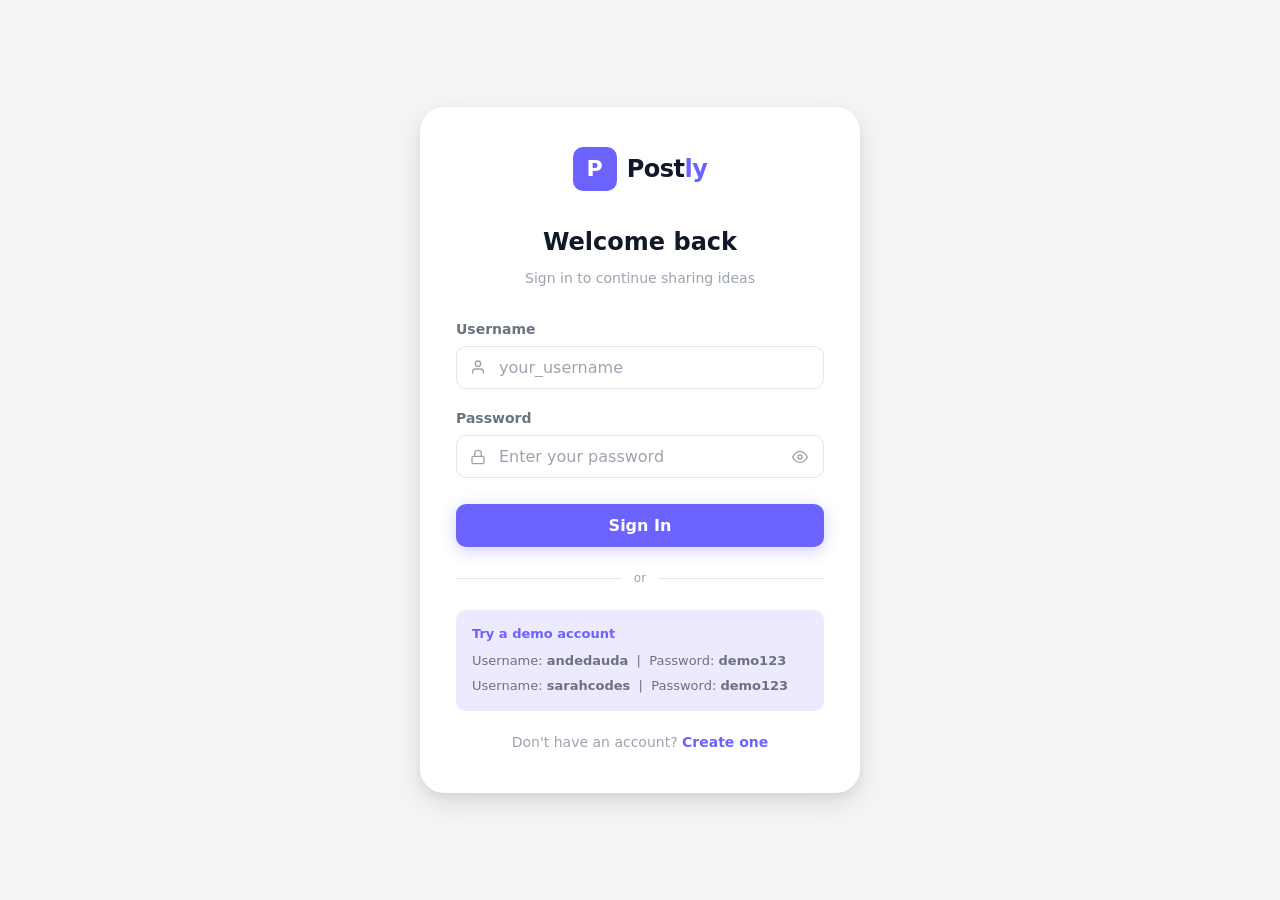
==== commit 10edb348: "Add login and register pages with auth guard and logout" ====
--- a/postly/index.html
+++ b/postly/index.html
@@ -5,6 +5,7 @@
   <meta name="viewport" content="width=device-width, initial-scale=1.0" />
   <meta name="description" content="Postly — Share ideas. Start conversations." />
   <title>Postly — Share ideas. Start conversations.</title>
+  <link rel="icon" type="image/svg+xml" href="favicon.svg" />
   <link rel="stylesheet" href="css/style.css" />
   <link rel="stylesheet" href="css/components.css" />
   <link rel="stylesheet" href="css/responsive.css" />
@@ -70,6 +71,12 @@
           <div class="sidebar-user-handle" id="sidebar-user-handle">@user</div>
         </div>
       </div>
+
+      <!-- Logout -->
+      <button class="sidebar-logout-btn" onclick="logout()" aria-label="Sign out">
+        <svg xmlns="http://www.w3.org/2000/svg" width="18" height="18" viewBox="0 0 24 24" fill="none" stroke="currentColor" stroke-width="2" stroke-linecap="round" stroke-linejoin="round" aria-hidden="true"><path d="M9 21H5a2 2 0 0 1-2-2V5a2 2 0 0 1 2-2h4"/><polyline points="16 17 21 12 16 7"/><line x1="21" y1="12" x2="9" y2="12"/></svg>
+        Sign Out
+      </button>
 
     </aside>
 
@@ -223,11 +230,15 @@
   <script src="js/storage.js"></script>
   <script src="js/icons.js"></script>
   <script src="js/users.js"></script>
+  <script src="js/auth.js"></script>
   <script src="js/ui.js"></script>
   <script src="js/posts.js"></script>
   <script src="js/comments.js"></script>
   <script src="js/app.js"></script>
   <script>
+    // Auth guard — redirect to login if not signed in
+    requireAuth();
+
     function insertSymbol() {
       const ta = document.getElementById('create-post-textarea');
       if (ta) {
--- a/postly/css/style.css
+++ b/postly/css/style.css
@@ -794,3 +794,303 @@
   font-size: var(--font-size-xs);
   color: var(--color-text-muted);
 }
+
+/* ========================================
+   AUTH PAGES — Login & Register
+   ======================================== */
+
+.auth-page {
+  min-height: 100vh;
+  background: var(--color-bg);
+  display: flex;
+  align-items: center;
+  justify-content: center;
+  padding: 24px 16px;
+}
+
+.auth-card {
+  background: var(--color-surface);
+  border-radius: var(--radius-xl);
+  box-shadow: var(--shadow-lg);
+  width: 100%;
+  max-width: 440px;
+  padding: 40px 36px;
+}
+
+/* Logo at top of auth card */
+.auth-logo {
+  display: flex;
+  align-items: center;
+  justify-content: center;
+  gap: 10px;
+  margin-bottom: 32px;
+}
+
+.auth-logo .logo-icon {
+  width: 44px;
+  height: 44px;
+  font-size: 22px;
+}
+
+.auth-logo .logo-text {
+  font-size: var(--font-size-2xl);
+}
+
+/* Title + subtitle */
+.auth-title {
+  font-size: var(--font-size-2xl);
+  font-weight: var(--font-weight-bold);
+  color: var(--color-text-primary);
+  margin-bottom: 6px;
+  text-align: center;
+}
+
+.auth-subtitle {
+  font-size: var(--font-size-sm);
+  color: var(--color-text-muted);
+  text-align: center;
+  margin-bottom: 28px;
+}
+
+/* Form group */
+.auth-form-group {
+  margin-bottom: 18px;
+}
+
+.auth-label {
+  display: block;
+  font-size: var(--font-size-sm);
+  font-weight: var(--font-weight-semibold);
+  color: var(--color-text-secondary);
+  margin-bottom: 6px;
+}
+
+.auth-input-wrap {
+  position: relative;
+}
+
+.auth-input-icon {
+  position: absolute;
+  left: 14px;
+  top: 50%;
+  transform: translateY(-50%);
+  color: var(--color-text-muted);
+  display: flex;
+  align-items: center;
+  pointer-events: none;
+}
+
+.auth-input {
+  width: 100%;
+  border: 1.5px solid var(--color-border);
+  border-radius: var(--radius-md);
+  padding: 11px 14px 11px 42px;
+  font-size: var(--font-size-base);
+  color: var(--color-text-primary);
+  background: var(--color-surface);
+  transition: border-color var(--transition-fast), box-shadow var(--transition-fast);
+  font-family: var(--font-family);
+}
+
+.auth-input::placeholder {
+  color: var(--color-text-muted);
+}
+
+.auth-input:focus {
+  outline: none;
+  border-color: var(--color-primary);
+  box-shadow: 0 0 0 3px rgba(108,99,255,0.12);
+}
+
+.auth-input.input-error {
+  border-color: var(--color-error);
+  box-shadow: 0 0 0 3px rgba(239,68,68,0.10);
+}
+
+/* Password toggle button */
+.auth-input-no-icon {
+  padding-left: 14px;
+}
+
+.password-toggle {
+  position: absolute;
+  right: 12px;
+  top: 50%;
+  transform: translateY(-50%);
+  color: var(--color-text-muted);
+  display: flex;
+  align-items: center;
+  padding: 4px;
+  border-radius: var(--radius-sm);
+  transition: color var(--transition-fast);
+}
+
+.password-toggle:hover {
+  color: var(--color-text-primary);
+}
+
+/* Field error text */
+.auth-field-error {
+  font-size: var(--font-size-xs);
+  color: var(--color-error);
+  margin-top: 5px;
+  display: none;
+}
+
+.auth-field-error.visible {
+  display: block;
+}
+
+/* Form-level error banner */
+.auth-error-banner {
+  background: #fef2f2;
+  border: 1px solid #fecaca;
+  border-radius: var(--radius-md);
+  padding: 11px 14px;
+  font-size: var(--font-size-sm);
+  color: var(--color-error);
+  margin-bottom: 18px;
+  display: none;
+  align-items: center;
+  gap: 8px;
+}
+
+.auth-error-banner.visible {
+  display: flex;
+}
+
+/* Submit button */
+.auth-submit-btn {
+  width: 100%;
+  padding: 12px;
+  font-size: var(--font-size-base);
+  font-weight: var(--font-weight-semibold);
+  margin-top: 8px;
+  border-radius: var(--radius-md);
+}
+
+/* Divider */
+.auth-divider {
+  display: flex;
+  align-items: center;
+  gap: 12px;
+  margin: 22px 0;
+  color: var(--color-text-muted);
+  font-size: var(--font-size-xs);
+}
+
+.auth-divider::before,
+.auth-divider::after {
+  content: '';
+  flex: 1;
+  height: 1px;
+  background: var(--color-border);
+}
+
+/* Footer link */
+.auth-footer {
+  text-align: center;
+  font-size: var(--font-size-sm);
+  color: var(--color-text-muted);
+  margin-top: 20px;
+}
+
+.auth-footer a {
+  color: var(--color-primary);
+  font-weight: var(--font-weight-semibold);
+  text-decoration: none;
+}
+
+.auth-footer a:hover {
+  text-decoration: underline;
+}
+
+/* Avatar colour picker */
+.avatar-color-picker {
+  display: flex;
+  gap: 8px;
+  flex-wrap: wrap;
+  margin-top: 8px;
+}
+
+.avatar-color-swatch {
+  width: 28px;
+  height: 28px;
+  border-radius: 50%;
+  cursor: pointer;
+  border: 2px solid transparent;
+  transition: transform var(--transition-fast), border-color var(--transition-fast);
+}
+
+.avatar-color-swatch:hover {
+  transform: scale(1.15);
+}
+
+.avatar-color-swatch.selected {
+  border-color: var(--color-text-primary);
+  transform: scale(1.15);
+}
+
+/* Avatar preview (register page) */
+.avatar-preview-wrap {
+  display: flex;
+  align-items: center;
+  gap: 14px;
+  margin-bottom: 24px;
+  padding: 16px;
+  background: var(--color-surface-2);
+  border-radius: var(--radius-md);
+}
+
+.avatar-preview {
+  width: 52px;
+  height: 52px;
+  border-radius: 50%;
+  display: flex;
+  align-items: center;
+  justify-content: center;
+  color: white;
+  font-weight: var(--font-weight-bold);
+  font-size: var(--font-size-xl);
+  flex-shrink: 0;
+  transition: background var(--transition-fast);
+}
+
+.avatar-preview-info {
+  font-size: var(--font-size-sm);
+  color: var(--color-text-secondary);
+  line-height: 1.5;
+}
+
+/* Loading state on submit */
+.auth-submit-btn.loading {
+  opacity: 0.75;
+  pointer-events: none;
+}
+
+/* Logout button in sidebar */
+.sidebar-logout-btn {
+  display: flex;
+  align-items: center;
+  gap: 10px;
+  padding: 10px 14px;
+  border-radius: var(--radius-md);
+  font-size: var(--font-size-sm);
+  font-weight: var(--font-weight-medium);
+  color: var(--color-error);
+  background: transparent;
+  width: 100%;
+  cursor: pointer;
+  transition: background var(--transition-fast);
+  margin-top: 4px;
+  border: none;
+  font-family: var(--font-family);
+}
+
+.sidebar-logout-btn:hover {
+  background: #fef2f2;
+}
+
+.sidebar-logout-btn svg {
+  flex-shrink: 0;
+}
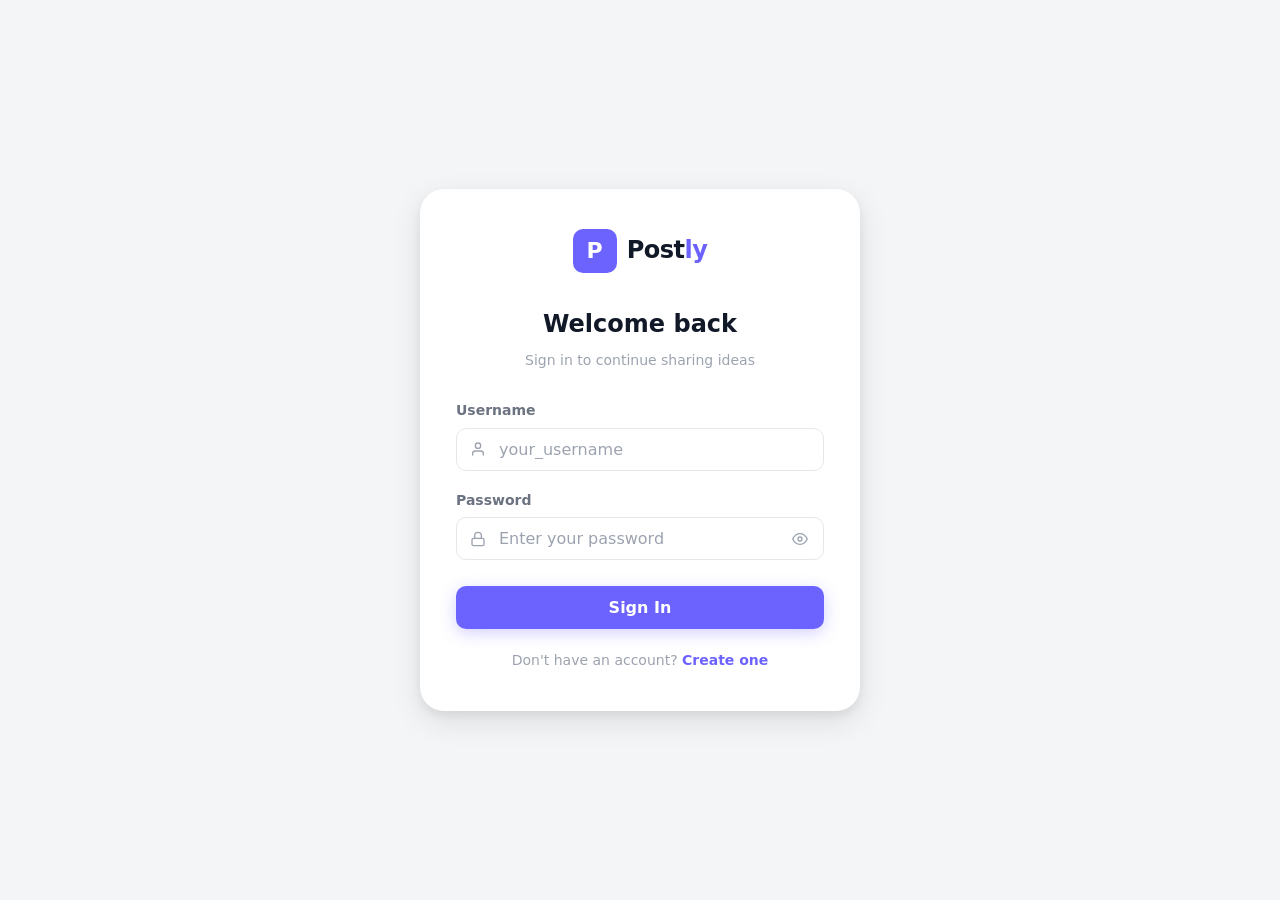
==== commit 90a2e156: "Add Articles feature: feed, reader, editor, comments, likes" ====
--- a/postly/index.html
+++ b/postly/index.html
@@ -1,11 +1,12 @@
-<!DOCTYPE html>
+﻿<!DOCTYPE html>
 <html lang="en">
 <head>
   <meta charset="UTF-8" />
   <meta name="viewport" content="width=device-width, initial-scale=1.0" />
-  <meta name="description" content="Postly — Share ideas. Start conversations." />
-  <title>Postly — Share ideas. Start conversations.</title>
+  <meta name="description" content="Postly â€” Share ideas. Start conversations." />
+  <title>Postly â€” Share ideas. Start conversations.</title>
   <link rel="icon" type="image/svg+xml" href="favicon.svg" />
+  <link rel="shortcut icon" type="image/x-icon" href="favicon.ico" />
   <link rel="stylesheet" href="css/style.css" />
   <link rel="stylesheet" href="css/components.css" />
   <link rel="stylesheet" href="css/responsive.css" />
@@ -55,6 +56,10 @@
         <button class="nav-item" onclick="window.location.href='create.html'" aria-label="Create post">
           <span class="nav-icon" aria-hidden="true"><svg xmlns="http://www.w3.org/2000/svg" width="20" height="20" viewBox="0 0 24 24" fill="none" stroke="currentColor" stroke-width="2" stroke-linecap="round" stroke-linejoin="round"><path d="M11 4H4a2 2 0 0 0-2 2v14a2 2 0 0 0 2 2h14a2 2 0 0 0 2-2v-7"/><path d="M18.5 2.5a2.121 2.121 0 0 1 3 3L12 15l-4 1 1-4 9.5-9.5z"/></svg></span>
           <span>Create Post</span>
+        </button>
+        <button class="nav-item" onclick="window.location.href='articles.html'" aria-label="Articles">
+          <span class="nav-icon" aria-hidden="true"><svg xmlns="http://www.w3.org/2000/svg" width="20" height="20" viewBox="0 0 24 24" fill="none" stroke="currentColor" stroke-width="2" stroke-linecap="round" stroke-linejoin="round"><path d="M14 2H6a2 2 0 0 0-2 2v16a2 2 0 0 0 2 2h12a2 2 0 0 0 2-2V8z"/><polyline points="14 2 14 8 20 8"/><line x1="16" y1="13" x2="8" y2="13"/><line x1="16" y1="17" x2="8" y2="17"/></svg></span>
+          <span>Articles</span>
         </button>
         <button class="nav-item" onclick="window.location.href='profile.html'" aria-label="Your profile">
           <span class="nav-icon" aria-hidden="true"><svg xmlns="http://www.w3.org/2000/svg" width="20" height="20" viewBox="0 0 24 24" fill="none" stroke="currentColor" stroke-width="2" stroke-linecap="round" stroke-linejoin="round"><path d="M20 21v-2a4 4 0 0 0-4-4H8a4 4 0 0 0-4 4v2"/><circle cx="12" cy="7" r="4"/></svg></span>
@@ -189,7 +194,7 @@
       </section>
 
       <footer style="font-size:11px;color:var(--color-text-muted);line-height:1.6">
-        <p>© 2026 Postly · <a href="#" style="color:var(--color-primary)">About</a> · <a href="#" style="color:var(--color-primary)">Privacy</a></p>
+        <p>Â© 2026 Postly Â· <a href="#" style="color:var(--color-primary)">About</a> Â· <a href="#" style="color:var(--color-primary)">Privacy</a></p>
         <p style="margin-top:4px">Built with care using vanilla HTML, CSS &amp; JS</p>
       </footer>
 
@@ -236,13 +241,13 @@
   <script src="js/comments.js"></script>
   <script src="js/app.js"></script>
   <script>
-    // Auth guard — redirect to login if not signed in
+    // Auth guard â€” redirect to login if not signed in
     requireAuth();
 
     function insertSymbol() {
       const ta = document.getElementById('create-post-textarea');
       if (ta) {
-        const symbols = ['*', '->', '...', '—', '#', '@', '&', '+', '>>'];
+        const symbols = ['*', '->', '...', 'â€”', '#', '@', '&', '+', '>>'];
         const sym = symbols[Math.floor(Math.random() * symbols.length)];
         const pos = ta.selectionStart || ta.value.length;
         ta.value = ta.value.slice(0, pos) + sym + ta.value.slice(pos);
